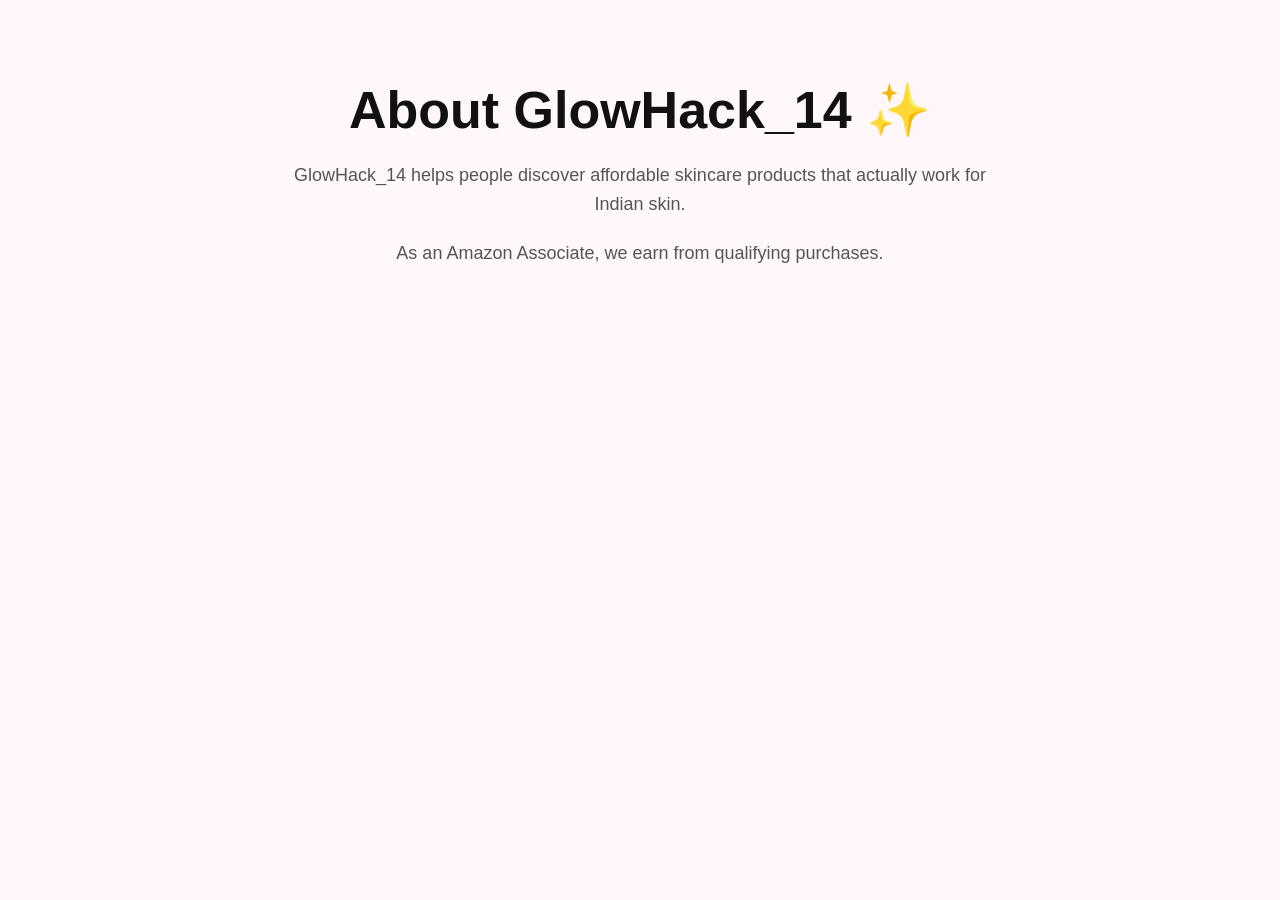
==== about.html @ 4922557c "Initial commit" ====
<!DOCTYPE html>
<html lang="en">
<head>
  <meta charset="UTF-8">
  <meta name="viewport" content="width=device-width, initial-scale=1.0">
  <title>About GlowHack_14</title>
  <link rel="stylesheet" href="style.css">
</head>
<body>

<section class="hero">
  <div class="hero-text">

    <h2>About GlowHack_14 ✨</h2>

    <p>
      GlowHack_14 helps people discover affordable skincare products
      that actually work for Indian skin.
    </p>

    <p style="margin-top:20px;">
      As an Amazon Associate, we earn from qualifying purchases.
    </p>

  </div>
</section>

</body>
</html>
---- style.css ----
*{
  margin: 0;
  padding: 0;
  box-sizing: border-box;
}

body {
  font-family: 'Poppins', sans-serif;
  background: #fff7fa;
  color: #111;
}

.navbar {
  display: flex;
  justify-content: space-between;
  align-items: center;
  padding: 20px 8%;
  background: white;
  box-shadow: 0 2px 10px rgba(0,0,0,0.05);
  position: sticky;
  top: 0;
}

.logo {
  color: #ff69b4;
  font-size: 28px;
}

.nav-links {
  display: flex;
  gap: 20px;
}

.nav-links a {
  text-decoration: none;
  color: #111;
  font-weight: 500;
}

.hero {
  padding: 80px 8%;
  text-align: center;
}

.hero-text h2 {
  font-size: 52px;
  margin-bottom: 20px;
}

.hero-text p {
  color: #555;
  font-size: 18px;
  max-width: 700px;
  margin: auto;
  line-height: 1.6;
}

.hero-btn {
  display: inline-block;
  margin-top: 30px;
  padding: 16px 32px;
  background: #ff69b4;
  color: white;
  text-decoration: none;
  border-radius: 40px;
  font-weight: 600;
}

.categories {
  padding: 60px 8%;
}

.categories h2,
.featured-products h2 {
  text-align: center;
  margin-bottom: 40px;
  font-size: 36px;
}

.category-grid,
.product-grid {
  display: grid;
  grid-template-columns: repeat(auto-fit, minmax(250px, 1fr));
  gap: 25px;
}

.category-card,
.product-card {
  background: white;
  padding: 30px;
  border-radius: 24px;
  text-decoration: none;
  color: #111;
  box-shadow: 0 4px 20px rgba(0,0,0,0.06);
  transition: 0.3s;
}

.category-card:hover,
.product-card:hover {
  transform: translateY(-5px);
}

.category-card h3,
.product-card h3 {
  margin-bottom: 12px;
}

.category-card p,
.product-card p {
  color: #666;
  line-height: 1.6;
}

.featured-products {
  padding: 60px 8%;
}

.badge {
  background: #ffe0ef;
  color: #ff1493;
  padding: 8px 14px;
  border-radius: 30px;
  font-size: 13px;
  display: inline-block;
  margin-bottom: 18px;
}

.buy-btn {
  display: inline-block;
  margin-top: 20px;
  background: #ff9900;
  color: #111;
  padding: 14px 24px;
  border-radius: 14px;
  text-decoration: none;
  font-weight: 600;
}

footer {
  margin-top: 60px;
  padding: 30px;
  text-align: center;
  color: #666;
}

@media (max-width: 768px) {

  .navbar {
    flex-direction: column;
    gap: 15px;
  }

  .nav-links {
    flex-wrap: wrap;
    justify-content: center;
  }

  .hero-text h2 {
    font-size: 36px;
  }

  .hero-text p {
    font-size: 16px;
  }

  .categories h2,
  .featured-products h2 {
    font-size: 28px;
  }
}
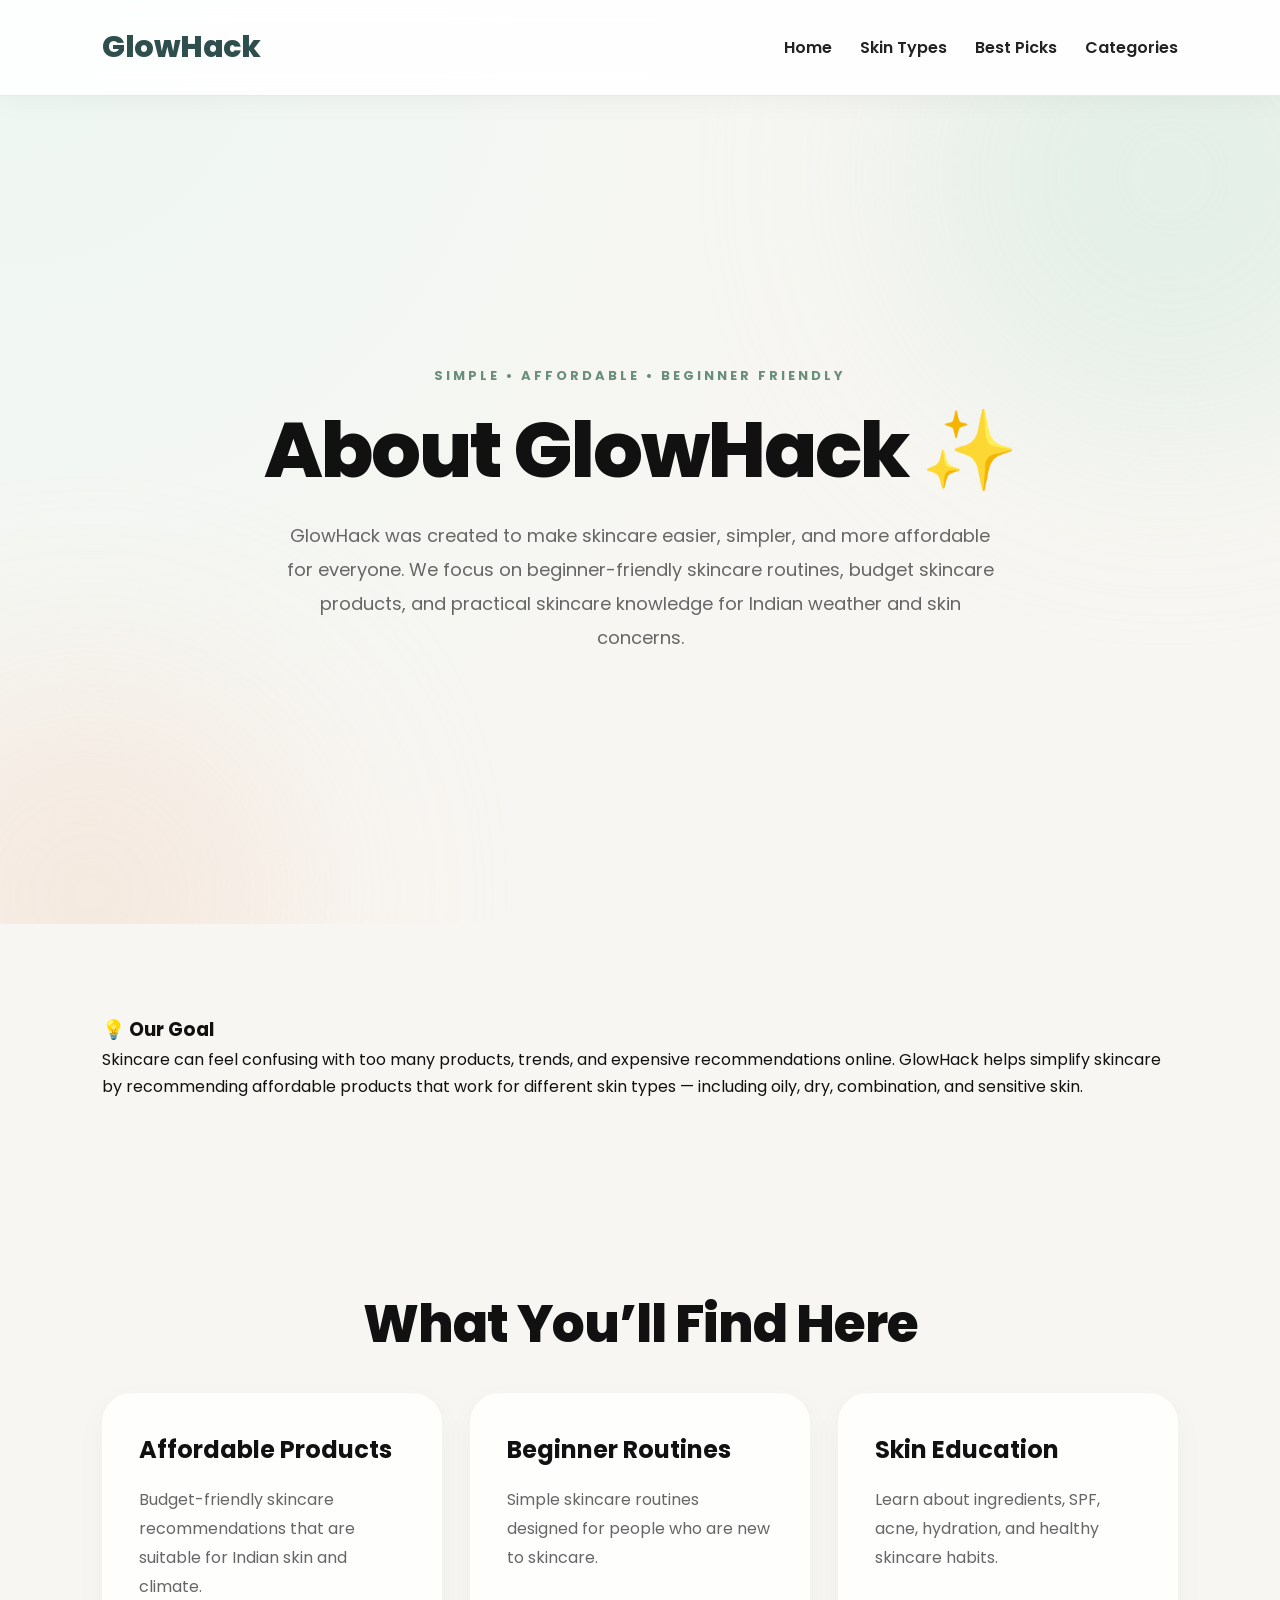
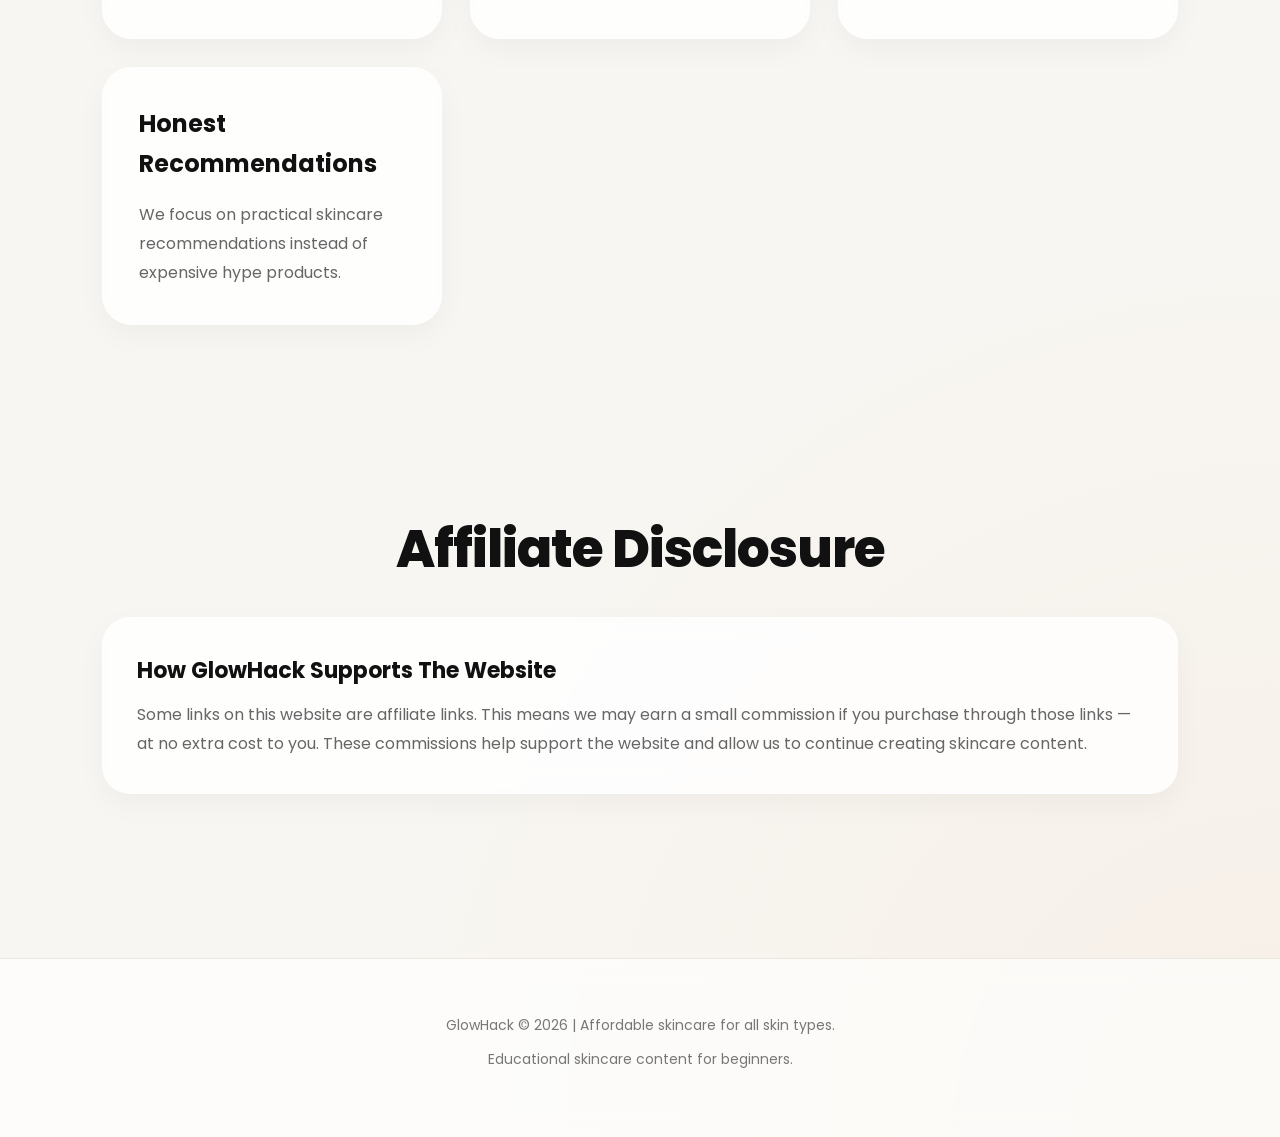
==== commit 9ccc2231: "CHANGED THE ENTIRE WEBSITE ADDED NEW TEXT AND CHANGED LITTLE DESIGNS THAT HELP THE WEBSITE TO GROW F" ====
--- a/about.html
+++ b/about.html
@@ -1,29 +1,188 @@
 <!DOCTYPE html>
 <html lang="en">
+
 <head>
+
   <meta charset="UTF-8">
+
   <meta name="viewport" content="width=device-width, initial-scale=1.0">
-  <title>About GlowHack_14</title>
+
+  <title>About GlowHack | Affordable Skincare for All Skin Types</title>
+
+  <meta name="description"
+    content="Learn more about GlowHack and our mission to simplify affordable skincare for oily, dry, combination and sensitive skin.">
+
   <link rel="stylesheet" href="style.css">
+
 </head>
+
 <body>
 
-<section class="hero">
-  <div class="hero-text">
+  <!-- NAVBAR -->
+  <header>
 
-    <h2>About GlowHack_14 ✨</h2>
+    <nav class="navbar">
+
+      <h1 class="logo">GlowHack</h1>
+
+      <div class="nav-links">
+
+        <a href="index.html">Home</a>
+
+        <a href="index.html#skin-types">Skin Types</a>
+
+        <a href="index.html#best-picks">Best Picks</a>
+
+        <a href="index.html#categories">Categories</a>
+
+      </div>
+
+    </nav>
+
+  </header>
+
+  <!-- ABOUT HERO -->
+  <section class="hero">
+
+    <div class="hero-content">
+
+      <p class="mini-text">
+        SIMPLE • AFFORDABLE • BEGINNER FRIENDLY
+      </p>
+
+      <h1>
+        About GlowHack ✨
+      </h1>
+
+      <p class="hero-description">
+
+        GlowHack was created to make skincare easier, simpler,
+        and more affordable for everyone.
+
+        We focus on beginner-friendly skincare routines,
+        budget skincare products, and practical skincare knowledge
+        for Indian weather and skin concerns.
+
+      </p>
+
+    </div>
+
+  </section>
+
+  <!-- MISSION -->
+  <section class="trust-section">
+
+    <div class="trust-box">
+
+      <h3>💡 Our Goal</h3>
+
+      <p>
+
+        Skincare can feel confusing with too many products,
+        trends, and expensive recommendations online.
+
+        GlowHack helps simplify skincare by recommending
+        affordable products that work for different skin types —
+        including oily, dry, combination, and sensitive skin.
+
+      </p>
+
+    </div>
+
+  </section>
+
+  <!-- WHAT WE SHARE -->
+  <section class="skin-types">
+
+    <h2>What You’ll Find Here</h2>
+
+    <div class="skin-grid">
+
+      <div class="skin-card">
+
+        <h3>Affordable Products</h3>
+
+        <p>
+          Budget-friendly skincare recommendations
+          that are suitable for Indian skin and climate.
+        </p>
+
+      </div>
+
+      <div class="skin-card">
+
+        <h3>Beginner Routines</h3>
+
+        <p>
+          Simple skincare routines designed for people
+          who are new to skincare.
+        </p>
+
+      </div>
+
+      <div class="skin-card">
+
+        <h3>Skin Education</h3>
+
+        <p>
+          Learn about ingredients, SPF,
+          acne, hydration, and healthy skincare habits.
+        </p>
+
+      </div>
+
+      <div class="skin-card">
+
+        <h3>Honest Recommendations</h3>
+
+        <p>
+          We focus on practical skincare recommendations
+          instead of expensive hype products.
+        </p>
+
+      </div>
+
+    </div>
+
+  </section>
+
+  <!-- AFFILIATE DISCLOSURE -->
+  <section class="faq">
+
+    <h2>Affiliate Disclosure</h2>
+
+    <div class="faq-box">
+
+      <h3>How GlowHack Supports The Website</h3>
+
+      <p>
+
+        Some links on this website are affiliate links.
+        This means we may earn a small commission if you purchase
+        through those links — at no extra cost to you.
+
+        These commissions help support the website
+        and allow us to continue creating skincare content.
+
+      </p>
+
+    </div>
+
+  </section>
+
+  <!-- FOOTER -->
+  <footer>
 
     <p>
-      GlowHack_14 helps people discover affordable skincare products
-      that actually work for Indian skin.
+      GlowHack © 2026 | Affordable skincare for all skin types.
     </p>
 
-    <p style="margin-top:20px;">
-      As an Amazon Associate, we earn from qualifying purchases.
+    <p>
+      Educational skincare content for beginners.
     </p>
 
-  </div>
-</section>
+  </footer>
 
 </body>
+
 </html>
--- a/style.css
+++ b/style.css
@@ -1,170 +1,854 @@
+@import url('https://fonts.googleapis.com/css2?family=Poppins:wght@400;500;600;700;800&display=swap');
+
+/* =========================
+   RESET
+========================= */
+
 *{
-  margin: 0;
-  padding: 0;
-  box-sizing: border-box;
-}
-
-body {
-  font-family: 'Poppins', sans-serif;
-  background: #fff7fa;
-  color: #111;
-}
-
-.navbar {
-  display: flex;
-  justify-content: space-between;
-  align-items: center;
-  padding: 20px 8%;
-  background: white;
-  box-shadow: 0 2px 10px rgba(0,0,0,0.05);
-  position: sticky;
-  top: 0;
-}
-
-.logo {
-  color: #ff69b4;
-  font-size: 28px;
-}
-
-.nav-links {
-  display: flex;
-  gap: 20px;
-}
-
-.nav-links a {
-  text-decoration: none;
-  color: #111;
-  font-weight: 500;
-}
-
-.hero {
-  padding: 80px 8%;
-  text-align: center;
-}
-
-.hero-text h2 {
-  font-size: 52px;
-  margin-bottom: 20px;
-}
-
-.hero-text p {
-  color: #555;
-  font-size: 18px;
-  max-width: 700px;
-  margin: auto;
-  line-height: 1.6;
-}
-
-.hero-btn {
-  display: inline-block;
-  margin-top: 30px;
-  padding: 16px 32px;
-  background: #ff69b4;
-  color: white;
-  text-decoration: none;
-  border-radius: 40px;
-  font-weight: 600;
-}
-
-.categories {
-  padding: 60px 8%;
-}
-
+  margin:0;
+  padding:0;
+  box-sizing:border-box;
+}
+
+html{
+  scroll-behavior:smooth;
+}
+
+body{
+  font-family:'Poppins',sans-serif;
+
+  background:
+  radial-gradient(circle at top left,#edf7f2 0%,transparent 30%),
+  radial-gradient(circle at bottom right,#f6efe7 0%,transparent 30%),
+  #f8f6f2;
+
+  color:#111;
+  overflow-x:hidden;
+  line-height:1.7;
+}
+
+/* =========================
+   GENERAL
+========================= */
+
+section{
+  padding:90px 8%;
+  animation:fadeUp 0.8s ease;
+}
+
+@keyframes fadeUp{
+  from{
+    opacity:0;
+    transform:translateY(30px);
+  }
+
+  to{
+    opacity:1;
+    transform:translateY(0);
+  }
+}
+
+/* =========================
+   NAVBAR
+========================= */
+
+.navbar{
+  width:100%;
+  display:flex;
+  justify-content:space-between;
+  align-items:center;
+
+  padding:22px 8%;
+
+  background:rgba(255,255,255,0.88);
+
+  backdrop-filter:blur(14px);
+
+  position:sticky;
+  top:0;
+  z-index:1000;
+
+  border-bottom:1px solid #ece7df;
+
+  box-shadow:0 6px 25px rgba(0,0,0,0.04);
+}
+
+.logo{
+  font-size:30px;
+  font-weight:800;
+  color:#2f4f4f;
+  letter-spacing:-0.5px;
+}
+
+.nav-links{
+  display:flex;
+  gap:28px;
+}
+
+.nav-links a{
+  text-decoration:none;
+  color:#222;
+  font-weight:600;
+  transition:0.3s ease;
+  position:relative;
+}
+
+.nav-links a::after{
+  content:'';
+  position:absolute;
+  left:0;
+  bottom:-6px;
+
+  width:0%;
+  height:2px;
+
+  background:#486b6b;
+  transition:0.3s ease;
+}
+
+.nav-links a:hover::after{
+  width:100%;
+}
+
+.nav-links a:hover{
+  color:#486b6b;
+}
+
+/* =========================
+   HERO
+========================= */
+
+.hero{
+  min-height:92vh;
+
+  display:flex;
+  justify-content:center;
+  align-items:center;
+
+  text-align:center;
+
+  padding:100px 8%;
+
+  position:relative;
+  overflow:hidden;
+}
+
+.hero::before{
+  content:'';
+
+  position:absolute;
+
+  width:520px;
+  height:520px;
+
+  background:#dfeee5;
+
+  border-radius:50%;
+
+  top:-180px;
+  right:-150px;
+
+  filter:blur(100px);
+
+  opacity:0.8;
+}
+
+.hero::after{
+  content:'';
+
+  position:absolute;
+
+  width:420px;
+  height:420px;
+
+  background:#f4e6da;
+
+  border-radius:50%;
+
+  bottom:-180px;
+  left:-120px;
+
+  filter:blur(100px);
+
+  opacity:0.8;
+}
+
+.hero-content{
+  max-width:950px;
+  position:relative;
+  z-index:2;
+}
+
+.mini-text{
+  letter-spacing:3px;
+  color:#6b8e7a;
+  font-size:13px;
+  font-weight:700;
+  margin-bottom:22px;
+}
+
+.hero h1{
+  font-size:78px;
+  line-height:1.05;
+  margin-bottom:28px;
+  color:#111;
+  font-weight:800;
+  letter-spacing:-2px;
+}
+
+.hero-description{
+  font-size:18px;
+  color:#666;
+  line-height:1.9;
+  max-width:720px;
+  margin:auto;
+}
+
+/* =========================
+   HERO BUTTONS
+========================= */
+
+.hero-buttons{
+  display:flex;
+  justify-content:center;
+  gap:18px;
+  margin-top:42px;
+  flex-wrap:wrap;
+}
+
+.hero-btn{
+  padding:17px 36px;
+  border-radius:50px;
+
+  text-decoration:none;
+
+  background:linear-gradient(135deg,#2f4f4f,#486b6b);
+
+  color:white;
+
+  font-weight:700;
+
+  transition:0.35s ease;
+
+  box-shadow:
+  0 10px 25px rgba(47,79,79,0.18);
+}
+
+.hero-btn:hover{
+  transform:translateY(-3px) scale(1.02);
+
+  box-shadow:
+  0 18px 35px rgba(47,79,79,0.24);
+}
+
+.secondary-btn{
+  padding:17px 36px;
+
+  border-radius:50px;
+
+  text-decoration:none;
+
+  border:1px solid #d7d7d7;
+
+  color:#111;
+
+  font-weight:700;
+
+  transition:0.35s ease;
+
+  background:rgba(255,255,255,0.7);
+
+  backdrop-filter:blur(10px);
+}
+
+.secondary-btn:hover{
+  background:#111;
+  color:white;
+}
+
+/* =========================
+   HEADINGS
+========================= */
+
+.skin-types h2,
+.spf-guide h2,
+.routine-table h2,
+.mistakes h2,
 .categories h2,
-.featured-products h2 {
-  text-align: center;
-  margin-bottom: 40px;
-  font-size: 36px;
-}
-
-.category-grid,
-.product-grid {
-  display: grid;
-  grid-template-columns: repeat(auto-fit, minmax(250px, 1fr));
-  gap: 25px;
-}
-
-.category-card,
-.product-card {
-  background: white;
-  padding: 30px;
-  border-radius: 24px;
-  text-decoration: none;
-  color: #111;
-  box-shadow: 0 4px 20px rgba(0,0,0,0.06);
-  transition: 0.3s;
-}
-
-.category-card:hover,
-.product-card:hover {
-  transform: translateY(-5px);
-}
-
-.category-card h3,
-.product-card h3 {
-  margin-bottom: 12px;
-}
-
-.category-card p,
-.product-card p {
-  color: #666;
-  line-height: 1.6;
-}
-
-.featured-products {
-  padding: 60px 8%;
-}
-
-.badge {
-  background: #ffe0ef;
-  color: #ff1493;
-  padding: 8px 14px;
-  border-radius: 30px;
-  font-size: 13px;
-  display: inline-block;
-  margin-bottom: 18px;
-}
-
-.buy-btn {
-  display: inline-block;
-  margin-top: 20px;
-  background: #ff9900;
-  color: #111;
-  padding: 14px 24px;
-  border-radius: 14px;
-  text-decoration: none;
-  font-weight: 600;
-}
-
-footer {
-  margin-top: 60px;
-  padding: 30px;
-  text-align: center;
-  color: #666;
-}
-
-@media (max-width: 768px) {
-
-  .navbar {
-    flex-direction: column;
-    gap: 15px;
-  }
-
-  .nav-links {
-    flex-wrap: wrap;
-    justify-content: center;
-  }
-
-  .hero-text h2 {
-    font-size: 36px;
-  }
-
-  .hero-text p {
-    font-size: 16px;
-  }
-
+.featured-products h2,
+.best-picks h2,
+.faq h2{
+  text-align:center;
+
+  font-size:52px;
+
+  margin-bottom:24px;
+
+  color:#111;
+
+  font-weight:800;
+
+  letter-spacing:-1px;
+}
+
+.section-subtitle{
+  text-align:center;
+  color:#666;
+  margin-bottom:55px;
+  font-size:18px;
+  font-weight:500;
+}
+
+/* =========================
+   TRUST SECTION
+========================= */
+
+.trust-item{
+  background: linear-gradient(135deg,#ffffff,#f4f7f5);
+  border: 1px solid rgba(47,79,79,0.12);
+  padding: 16px 26px;
+  border-radius: 60px;
+  font-weight: 700;
+  font-size: 14px;
+  color: #2f4f4f;
+  box-shadow:
+    0 10px 25px rgba(47,79,79,0.08),
+    inset 0 1px 0 rgba(255,255,255,0.8);
+  transition: 0.3s ease;
+  letter-spacing: 0.3px;
+  backdrop-filter: blur(10px);
+}
+
+.trust-item:hover{
+  transform: translateY(-4px);
+  box-shadow:
+    0 16px 35px rgba(47,79,79,0.12);
+}
+/* =========================
+   SKIN GRID
+========================= */
+
+.skin-grid{
+  display:grid;
+  grid-template-columns:repeat(auto-fit,minmax(250px,1fr));
+  gap:28px;
+}
+
+.skin-card{
+  background:rgba(255,255,255,0.82);
+
+  backdrop-filter:blur(14px);
+
+  border:1px solid rgba(255,255,255,0.6);
+
+  border-radius:30px;
+
+  padding:36px;
+
+  transition:0.35s ease;
+
+  box-shadow:
+  0 10px 30px rgba(0,0,0,0.04);
+}
+
+.skin-card:hover{
+  transform:translateY(-10px);
+
+  box-shadow:
+  0 20px 50px rgba(0,0,0,0.08);
+}
+
+.skin-card h3{
+  font-size:24px;
+  margin-bottom:16px;
+}
+
+.skin-card p{
+  color:#666;
+  line-height:1.8;
+}
+
+/* =========================
+   PRODUCT GRID
+========================= */
+
+.product-grid{
+  display:grid;
+  grid-template-columns:repeat(auto-fit,minmax(280px,1fr));
+  gap:28px;
+  align-items:stretch;
+}
+
+/* =========================
+   PRODUCT CARD
+========================= */
+
+.product-card{
+  background:rgba(255,255,255,0.82);
+
+  backdrop-filter:blur(14px);
+
+  padding:30px;
+
+  border-radius:30px;
+
+  display:flex;
+  flex-direction:column;
+  justify-content:space-between;
+
+  height:100%;
+
+  border:1px solid rgba(255,255,255,0.6);
+
+  box-shadow:
+  0 10px 30px rgba(0,0,0,0.04);
+
+  transition:0.35s ease;
+}
+
+.product-card:hover{
+  transform:translateY(-10px);
+
+  box-shadow:
+  0 20px 50px rgba(0,0,0,0.08);
+}
+
+.product-card h3{
+  font-size:30px;
+  line-height:1.3;
+  margin-bottom:14px;
+  color:#111;
+  font-weight:800;
+}
+
+.product-card p{
+  color:#666;
+  line-height:1.8;
+  font-size:16px;
+}
+
+/* =========================
+   BADGES
+========================= */
+
+.badge{
+  display:inline-block;
+
+  padding:10px 18px;
+
+  border-radius:50px;
+
+  font-size:13px;
+  font-weight:700;
+
+  margin-bottom:22px;
+
+  color:white;
+
+  background:linear-gradient(135deg,#ff9800,#ffb74d);
+
+  letter-spacing:0.4px;
+}
+
+/* =========================
+   FEATURES
+========================= */
+
+.product-features{
+  display:flex;
+  gap:10px;
+  flex-wrap:wrap;
+  margin-top:20px;
+}
+
+.product-features span{
+  background:#f3f5f4;
+
+  border:1px solid #ece7df;
+
+  padding:8px 14px;
+
+  border-radius:40px;
+
+  font-size:13px;
+  font-weight:600;
+  color:#333;
+}
+
+/* =========================
+   PRICE
+========================= */
+
+.price{
+  font-size:38px;
+  font-weight:800;
+  color:#111 !important;
+  margin-top:24px;
+}
+
+/* =========================
+   BUTTON
+========================= */
+
+.buy-btn{
+  display:inline-block;
+  width:100%;
+
+  margin-top:24px;
+
+  padding:16px 24px;
+
+  border-radius:18px;
+
+  background:linear-gradient(135deg,#2f4f4f,#486b6b);
+
+  color:white;
+
+  text-decoration:none;
+
+  font-weight:700;
+
+  text-align:center;
+
+  transition:0.35s ease;
+
+  font-size:15px;
+
+  letter-spacing:0.3px;
+
+  box-shadow:
+  0 10px 25px rgba(47,79,79,0.18);
+}
+
+.buy-btn:hover{
+  transform:translateY(-3px) scale(1.02);
+
+  box-shadow:
+  0 18px 35px rgba(47,79,79,0.24);
+}
+
+/* =========================
+   CATEGORIES
+========================= */
+
+.categories-grid{
+  display:grid;
+  grid-template-columns:repeat(auto-fit,minmax(280px,1fr));
+  gap:28px;
+}
+
+.category-card{
+  position:relative;
+  overflow:hidden;
+
+  background:rgba(255,255,255,0.82);
+
+  backdrop-filter:blur(14px);
+
+  border:1px solid rgba(255,255,255,0.6);
+
+  border-radius:30px;
+
+  padding:34px;
+
+  text-align:center;
+
+  transition:0.35s ease;
+
+  box-shadow:
+  0 10px 30px rgba(0,0,0,0.04);
+}
+
+.category-card::before{
+  content:'';
+
+  position:absolute;
+
+  width:180px;
+  height:180px;
+
+  background:#edf7f2;
+
+  border-radius:50%;
+
+  top:-80px;
+  right:-80px;
+
+  opacity:0.7;
+}
+
+.category-card:hover{
+  transform:translateY(-10px);
+
+  box-shadow:
+  0 20px 50px rgba(0,0,0,0.08);
+}
+
+.category-card h3{
+  position:relative;
+  z-index:2;
+
+  font-size:26px;
+  margin-bottom:12px;
+  color:#111;
+  font-weight:700;
+}
+
+.category-card h3 a{
+  color:#111;
+  text-decoration:none;
+  transition:0.3s ease;
+}
+
+.category-card h3 a:hover{
+  color:#2f4f4f;
+}
+
+.category-card p{
+  position:relative;
+  z-index:2;
+
+  color:#666;
+  font-size:15px;
+  line-height:1.7;
+}
+
+/* =========================
+   MISTAKES
+========================= */
+
+.mistakes ul{
+  max-width:850px;
+
+  margin:auto;
+
+  background:rgba(255,255,255,0.82);
+
+  backdrop-filter:blur(14px);
+
+  padding:42px;
+
+  border-radius:30px;
+
+  border:1px solid rgba(255,255,255,0.6);
+
+  box-shadow:
+  0 10px 30px rgba(0,0,0,0.04);
+}
+
+.mistakes li{
+  margin-bottom:18px;
+  color:#555;
+  font-size:17px;
+}
+
+/* =========================
+   FAQ
+========================= */
+
+.faq{
+  padding-bottom:100px;
+}
+
+.faq-box{
+  background:rgba(255,255,255,0.82);
+
+  backdrop-filter:blur(14px);
+
+  border:1px solid rgba(255,255,255,0.6);
+
+  padding:34px;
+
+  border-radius:28px;
+
+  margin-bottom:24px;
+
+  box-shadow:
+  0 10px 30px rgba(0,0,0,0.04);
+}
+
+.faq-box h3{
+  margin-bottom:12px;
+  font-size:22px;
+}
+
+.faq-box p{
+  color:#666;
+  line-height:1.8;
+}
+
+/* =========================
+   FOOTER
+========================= */
+
+footer{
+  padding:55px 8%;
+
+  text-align:center;
+
+  color:#777;
+
+  font-size:14px;
+
+  border-top:1px solid #ece7df;
+
+  margin-top:40px;
+
+  background:rgba(255,255,255,0.65);
+
+  backdrop-filter:blur(12px);
+}
+
+footer p{
+  margin-bottom:10px;
+}
+
+/* =========================
+   TABLES
+========================= */
+
+table{
+  width:100%;
+
+  border-collapse:collapse;
+
+  background:white;
+
+  border-radius:24px;
+
+  overflow:hidden;
+
+  box-shadow:
+  0 10px 30px rgba(0,0,0,0.04);
+}
+
+th{
+  background:#2f4f4f;
+
+  color:white;
+
+  padding:20px;
+
+  font-size:16px;
+  font-weight:700;
+}
+
+td{
+  padding:18px;
+
+  border-bottom:1px solid #ece7df;
+
+  text-align:center;
+
+  color:#555;
+}
+
+tr:last-child td{
+  border-bottom:none;
+}
+
+/* =========================
+   MOBILE
+========================= */
+
+@media(max-width:768px){
+
+  section{
+    padding:75px 6%;
+  }
+
+  .navbar{
+    flex-direction:column;
+    gap:18px;
+    padding:20px 6%;
+  }
+
+  .nav-links{
+    flex-wrap:wrap;
+    justify-content:center;
+    gap:16px;
+  }
+
+  .hero{
+    padding-top:100px;
+    min-height:auto;
+  }
+
+  .hero h1{
+    font-size:46px;
+    line-height:1.15;
+    letter-spacing:-1px;
+  }
+
+  .hero-description{
+    font-size:16px;
+  }
+
+  .hero-buttons{
+    flex-direction:column;
+    align-items:center;
+  }
+
+  .skin-types h2,
+  .spf-guide h2,
+  .routine-table h2,
+  .mistakes h2,
   .categories h2,
-  .featured-products h2 {
-    font-size: 28px;
-  }
+  .featured-products h2,
+  .best-picks h2,
+  .faq h2{
+    font-size:34px;
+    line-height:1.2;
+  }
+
+  .section-subtitle{
+    font-size:15px;
+    padding:0 10px;
+    margin-bottom:34px;
+  }
+
+  .trust-box{
+    padding:28px;
+  }
+
+  .product-grid,
+  .categories-grid,
+  .skin-grid{
+    grid-template-columns:1fr;
+  }
+
+  .product-card,
+  .category-card,
+  .skin-card{
+    padding:26px;
+    border-radius:26px;
+  }
+
+  .product-card h3,
+  .category-card h3{
+    font-size:24px;
+    line-height:1.3;
+  }
+
+  .product-card p,
+  .category-card p{
+    font-size:15px;
+    line-height:1.7;
+  }
+
+  .price{
+    font-size:32px;
+  }
+
+  .buy-btn{
+    width:100%;
+    padding:15px;
+    font-size:14px;
+  }
+
+  table{
+    display:block;
+    overflow-x:auto;
+  }
+
 }
